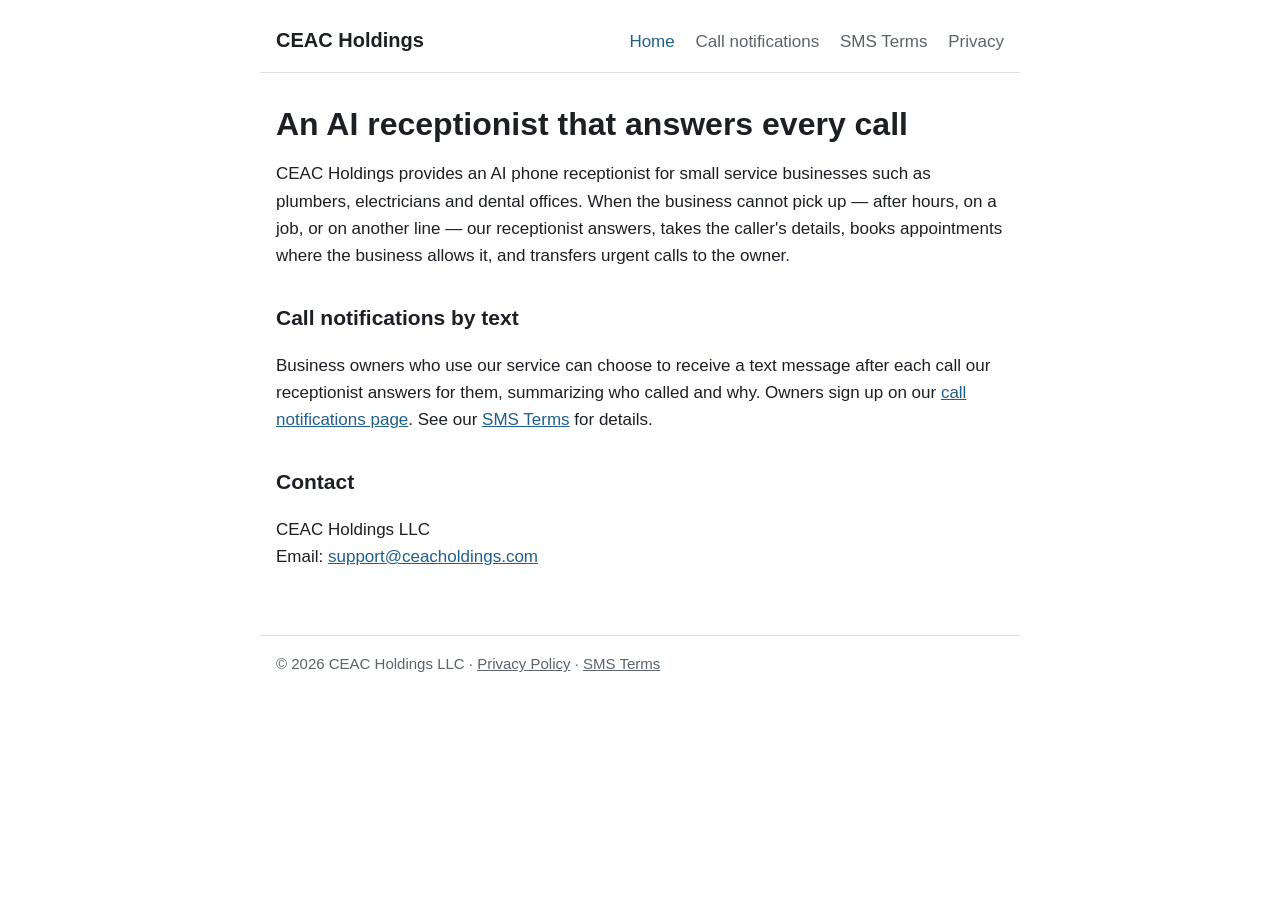
==== index.html @ 9253ec30 "feat: publish the CEAC Holdings site and SMS compliance pages The 10DLC campaign review reads the se" ====
<!doctype html>
<html lang="en">
<head>
  <meta charset="utf-8">
  <meta name="viewport" content="width=device-width, initial-scale=1">
  <title>CEAC Holdings</title>
  <meta name="description" content="CEAC Holdings provides an AI phone receptionist for small service businesses.">
  <link rel="stylesheet" href="style.css">
</head>
<body>
  <header>
    <a class="brand" href="/">CEAC Holdings</a>
    <nav>
      <a href="/" aria-current="page">Home</a>
      <a href="/sms-opt-in.html">Call notifications</a>
      <a href="/sms-terms.html">SMS Terms</a>
      <a href="/privacy.html">Privacy</a>
    </nav>
  </header>

  <main>
    <h1>An AI receptionist that answers every call</h1>
    <p>
      CEAC Holdings provides an AI phone receptionist for small service businesses such as
      plumbers, electricians and dental offices. When the business cannot pick up — after hours,
      on a job, or on another line — our receptionist answers, takes the caller's details, books
      appointments where the business allows it, and transfers urgent calls to the owner.
    </p>

    <h2>Call notifications by text</h2>
    <p>
      Business owners who use our service can choose to receive a text message after each call
      our receptionist answers for them, summarizing who called and why. Owners sign up on our
      <a href="/sms-opt-in.html">call notifications page</a>. See our
      <a href="/sms-terms.html">SMS Terms</a> for details.
    </p>

    <h2>Contact</h2>
    <p>
      CEAC Holdings LLC<br>
      Email: <a href="mailto:support@ceacholdings.com">support@ceacholdings.com</a>
    </p>
  </main>

  <footer>
    &copy; 2026 CEAC Holdings LLC &middot;
    <a href="/privacy.html">Privacy Policy</a> &middot;
    <a href="/sms-terms.html">SMS Terms</a>
  </footer>
</body>
</html>
---- style.css ----
:root {
  --text: #1c1f23;
  --muted: #5b636d;
  --accent: #1f5f8b;
  --border: #dde2e7;
  --background: #ffffff;
  --panel: #f5f7f9;
}

@media (prefers-color-scheme: dark) {
  :root {
    --text: #e6e9ec;
    --muted: #a3acb6;
    --accent: #7db7e0;
    --border: #343a41;
    --background: #15181b;
    --panel: #1d2125;
  }
}

* {
  box-sizing: border-box;
}

body {
  margin: 0;
  background: var(--background);
  color: var(--text);
  font: 17px/1.6 -apple-system, BlinkMacSystemFont, "Segoe UI", Roboto, Helvetica, Arial, sans-serif;
}

header,
main,
footer {
  max-width: 760px;
  margin: 0 auto;
  padding: 0 16px;
}

header {
  display: flex;
  flex-wrap: wrap;
  align-items: baseline;
  justify-content: space-between;
  gap: 8px 24px;
  padding-top: 24px;
  padding-bottom: 16px;
  border-bottom: 1px solid var(--border);
}

header .brand {
  font-weight: 700;
  font-size: 20px;
  color: var(--text);
  text-decoration: none;
}

nav a {
  margin-right: 16px;
  color: var(--muted);
  text-decoration: none;
}

nav a:last-child {
  margin-right: 0;
}

nav a:hover,
nav a[aria-current="page"] {
  color: var(--accent);
}

main {
  padding-top: 32px;
  padding-bottom: 48px;
}

h1 {
  font-size: 32px;
  line-height: 1.2;
  margin: 0 0 16px;
}

h2 {
  font-size: 21px;
  margin: 32px 0 8px;
}

a {
  color: var(--accent);
}

.effective {
  color: var(--muted);
}

.panel {
  background: var(--panel);
  border: 1px solid var(--border);
  border-radius: 8px;
  padding: 16px 20px;
  margin: 24px 0;
}

.button {
  display: inline-block;
  padding: 12px 20px;
  border-radius: 6px;
  background: var(--accent);
  color: var(--background);
  font-weight: 600;
  text-decoration: none;
}

footer {
  padding-top: 16px;
  padding-bottom: 32px;
  border-top: 1px solid var(--border);
  color: var(--muted);
  font-size: 15px;
}

footer a {
  color: var(--muted);
}
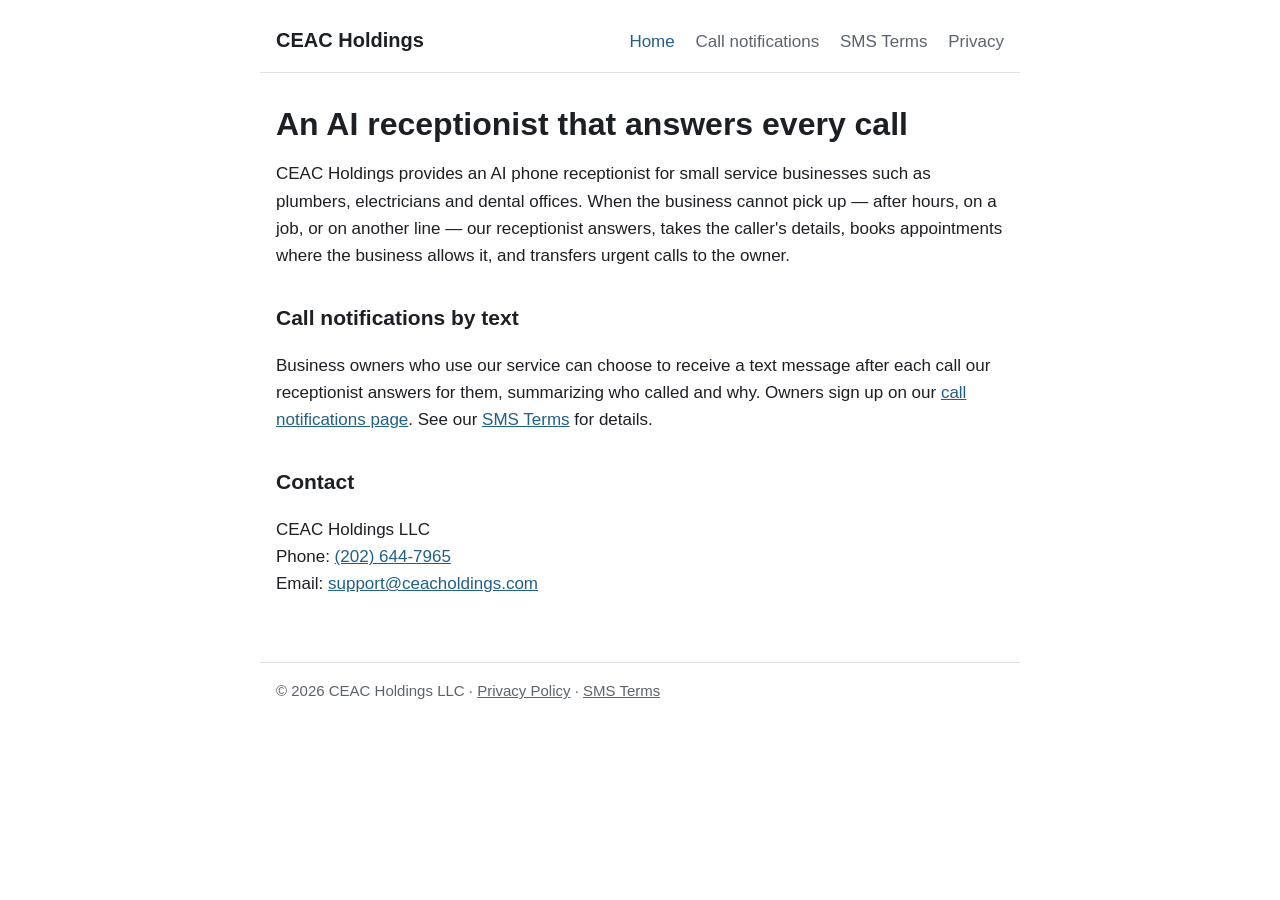
==== commit f8891f88: "feat: list the business phone number on the home and SMS terms pages The 202 number now forwards to " ====
--- a/index.html
+++ b/index.html
@@ -38,6 +38,7 @@
     <h2>Contact</h2>
     <p>
       CEAC Holdings LLC<br>
+      Phone: <a href="tel:+12026447965">(202) 644-7965</a><br>
       Email: <a href="mailto:support@ceacholdings.com">support@ceacholdings.com</a>
     </p>
   </main>
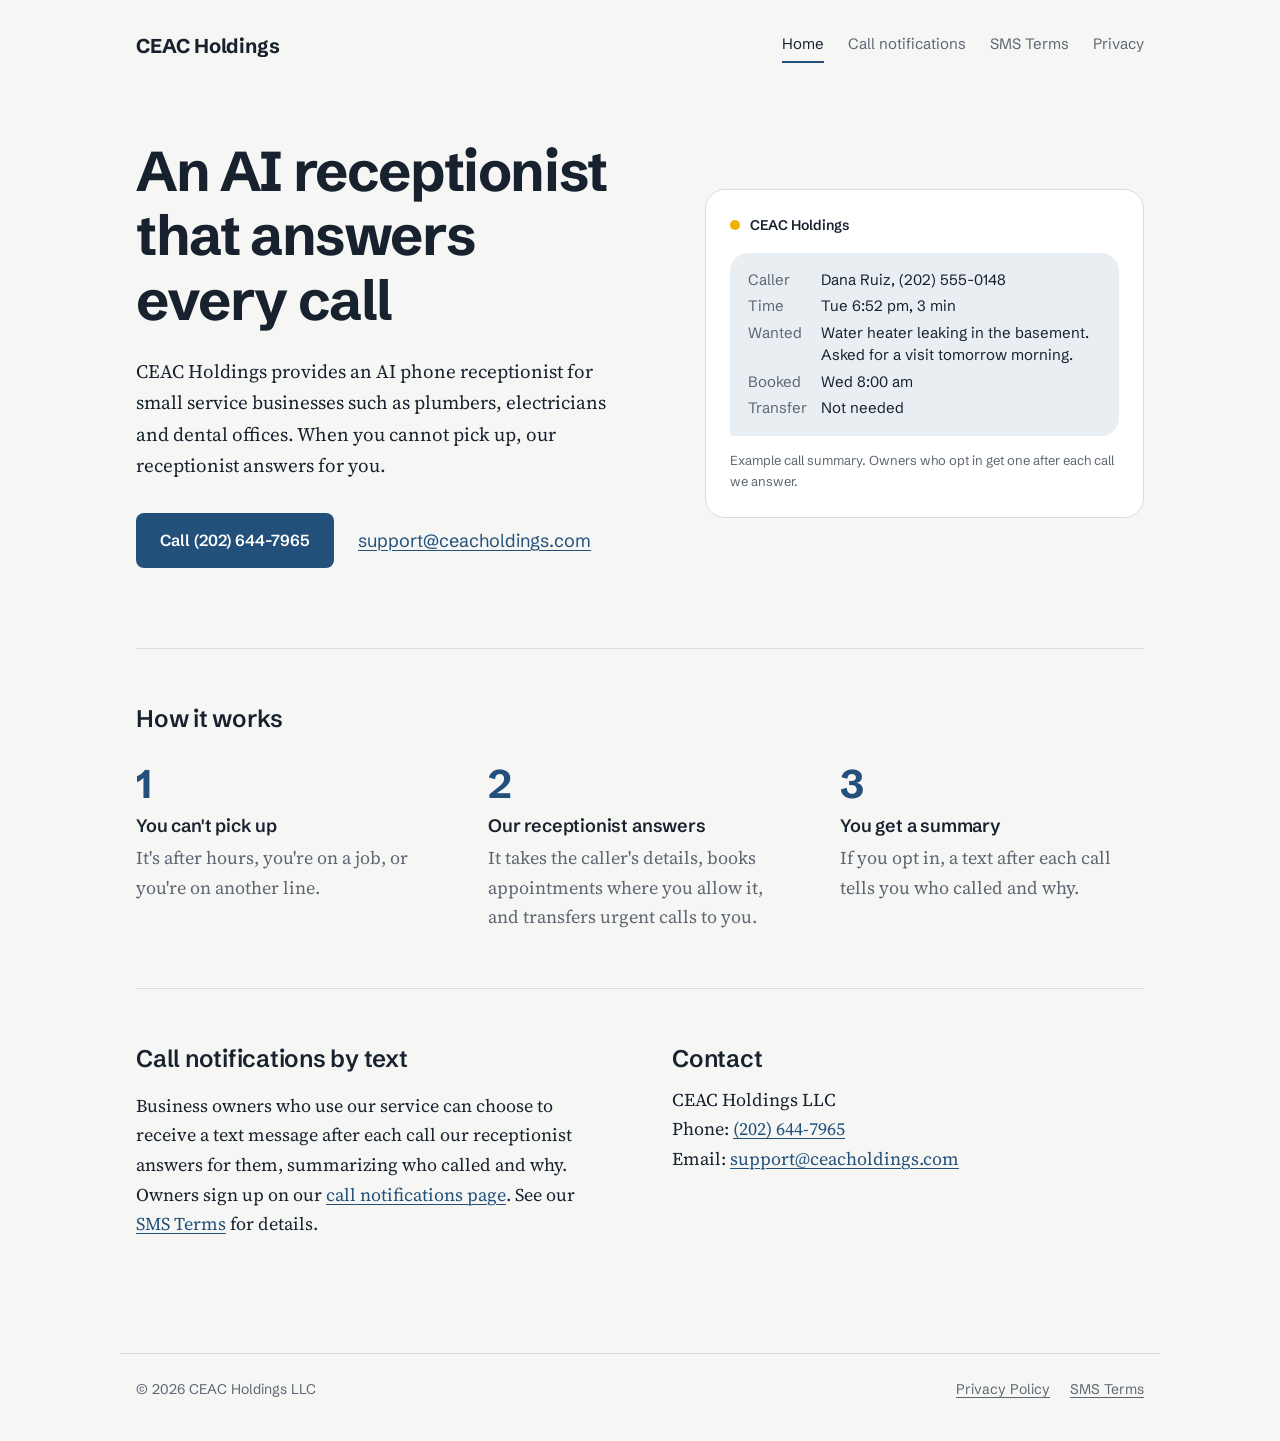
==== commit 736593f7: "feat: redesign the site for a more professional look Give the site a consistent visual identity: Sch" ====
--- a/index.html
+++ b/index.html
@@ -5,12 +5,15 @@
   <meta name="viewport" content="width=device-width, initial-scale=1">
   <title>CEAC Holdings</title>
   <meta name="description" content="CEAC Holdings provides an AI phone receptionist for small service businesses.">
+  <link rel="preconnect" href="https://fonts.googleapis.com">
+  <link rel="preconnect" href="https://fonts.gstatic.com" crossorigin>
+  <link rel="stylesheet" href="https://fonts.googleapis.com/css2?family=Schibsted+Grotesk:wght@400;600;700&family=Source+Serif+4:opsz,wght@8..60,400;8..60,600&display=swap">
   <link rel="stylesheet" href="style.css">
 </head>
 <body>
-  <header>
-    <a class="brand" href="/">CEAC Holdings</a>
-    <nav>
+  <header class="site-header">
+    <a class="wordmark" href="/">CEAC Holdings</a>
+    <nav class="site-nav" aria-label="Main">
       <a href="/" aria-current="page">Home</a>
       <a href="/sms-opt-in.html">Call notifications</a>
       <a href="/sms-terms.html">SMS Terms</a>
@@ -18,35 +21,90 @@
     </nav>
   </header>
 
-  <main>
-    <h1>An AI receptionist that answers every call</h1>
-    <p>
-      CEAC Holdings provides an AI phone receptionist for small service businesses such as
-      plumbers, electricians and dental offices. When the business cannot pick up — after hours,
-      on a job, or on another line — our receptionist answers, takes the caller's details, books
-      appointments where the business allows it, and transfers urgent calls to the owner.
-    </p>
+  <main class="home">
+    <section class="hero">
+      <div>
+        <h1>An AI receptionist that answers every call</h1>
+        <p class="hero-lede">
+          CEAC Holdings provides an AI phone receptionist for small service businesses such as
+          plumbers, electricians and dental offices. When you cannot pick up, our receptionist
+          answers for you.
+        </p>
+        <div class="hero-actions">
+          <a class="button" href="tel:+12026447965">Call (202) 644-7965</a>
+          <a href="mailto:support@ceacholdings.com">support@ceacholdings.com</a>
+        </div>
+      </div>
 
-    <h2>Call notifications by text</h2>
-    <p>
-      Business owners who use our service can choose to receive a text message after each call
-      our receptionist answers for them, summarizing who called and why. Owners sign up on our
-      <a href="/sms-opt-in.html">call notifications page</a>. See our
-      <a href="/sms-terms.html">SMS Terms</a> for details.
-    </p>
+      <figure class="notification">
+        <p class="notification-sender">CEAC Holdings</p>
+        <div class="notification-message">
+          <dl>
+            <dt>Caller</dt>
+            <dd>Dana Ruiz, (202) 555-0148</dd>
+            <dt>Time</dt>
+            <dd>Tue 6:52 pm, 3 min</dd>
+            <dt>Wanted</dt>
+            <dd>Water heater leaking in the basement. Asked for a visit tomorrow morning.</dd>
+            <dt>Booked</dt>
+            <dd>Wed 8:00 am</dd>
+            <dt>Transfer</dt>
+            <dd>Not needed</dd>
+          </dl>
+        </div>
+        <figcaption>Example call summary. Owners who opt in get one after each call we answer.</figcaption>
+      </figure>
+    </section>
 
-    <h2>Contact</h2>
-    <p>
-      CEAC Holdings LLC<br>
-      Phone: <a href="tel:+12026447965">(202) 644-7965</a><br>
-      Email: <a href="mailto:support@ceacholdings.com">support@ceacholdings.com</a>
-    </p>
+    <section class="steps" aria-labelledby="steps-heading">
+      <h2 id="steps-heading">How it works</h2>
+      <ol>
+        <li>
+          <h3>You can't pick up</h3>
+          <p>It's after hours, you're on a job, or you're on another line.</p>
+        </li>
+        <li>
+          <h3>Our receptionist answers</h3>
+          <p>
+            It takes the caller's details, books appointments where you allow it, and transfers
+            urgent calls to you.
+          </p>
+        </li>
+        <li>
+          <h3>You get a summary</h3>
+          <p>If you opt in, a text after each call tells you who called and why.</p>
+        </li>
+      </ol>
+    </section>
+
+    <div class="home-details">
+      <section>
+        <h2>Call notifications by text</h2>
+        <p>
+          Business owners who use our service can choose to receive a text message after each call
+          our receptionist answers for them, summarizing who called and why. Owners sign up on our
+          <a href="/sms-opt-in.html">call notifications page</a>. See our
+          <a href="/sms-terms.html">SMS Terms</a> for details.
+        </p>
+      </section>
+
+      <section>
+        <h2>Contact</h2>
+        <address class="contact-block">
+          CEAC Holdings LLC<br>
+          Phone: <a href="tel:+12026447965">(202) 644-7965</a><br>
+          Email: <a href="mailto:support@ceacholdings.com">support@ceacholdings.com</a>
+        </address>
+      </section>
+    </div>
   </main>
 
-  <footer>
-    &copy; 2026 CEAC Holdings LLC &middot;
-    <a href="/privacy.html">Privacy Policy</a> &middot;
-    <a href="/sms-terms.html">SMS Terms</a>
+  <footer class="site-footer">
+    <span>&copy; 2026 CEAC Holdings LLC</span>
+    <nav aria-label="Legal">
+      <a href="/privacy.html">Privacy Policy</a>
+      <a href="/sms-terms.html">SMS Terms</a>
+    </nav>
   </footer>
 </body>
 </html>
--- a/style.css
+++ b/style.css
@@ -1,20 +1,32 @@
 :root {
-  --text: #1c1f23;
-  --muted: #5b636d;
-  --accent: #1f5f8b;
-  --border: #dde2e7;
-  --background: #ffffff;
-  --panel: #f5f7f9;
+  --paper: #f6f7f5;
+  --surface: #ffffff;
+  --ink: #18212e;
+  --muted: #5d6672;
+  --rule: #d8dce1;
+  --brand: #23507a;
+  --brand-ink: #ffffff;
+  --signal: #f0b000;
+  --bubble: #e9eef3;
+
+  --font-heading: "Schibsted Grotesk", "Helvetica Neue", Arial, sans-serif;
+  --font-body: "Source Serif 4", Georgia, "Times New Roman", serif;
+
+  --measure: 68ch;
+  --page-width: 1040px;
+  --gutter: 16px;
 }
 
 @media (prefers-color-scheme: dark) {
   :root {
-    --text: #e6e9ec;
-    --muted: #a3acb6;
-    --accent: #7db7e0;
-    --border: #343a41;
-    --background: #15181b;
-    --panel: #1d2125;
+    --paper: #121820;
+    --surface: #1a222c;
+    --ink: #e8ebee;
+    --muted: #a2abb5;
+    --rule: #2f3944;
+    --brand: #8cb8e0;
+    --brand-ink: #121820;
+    --bubble: #26313d;
   }
 }
 
@@ -24,102 +36,388 @@
 
 body {
   margin: 0;
-  background: var(--background);
-  color: var(--text);
-  font: 17px/1.6 -apple-system, BlinkMacSystemFont, "Segoe UI", Roboto, Helvetica, Arial, sans-serif;
-}
-
-header,
-main,
-footer {
-  max-width: 760px;
+  background: var(--paper);
+  color: var(--ink);
+  font-family: var(--font-body);
+  font-size: 1.125rem;
+  line-height: 1.65;
+  -webkit-text-size-adjust: 100%;
+}
+
+a {
+  color: var(--brand);
+  text-underline-offset: 0.18em;
+  text-decoration-thickness: 1px;
+}
+
+a:hover {
+  text-decoration-thickness: 2px;
+}
+
+:focus-visible {
+  outline: 3px solid var(--signal);
+  outline-offset: 2px;
+  border-radius: 2px;
+}
+
+h1,
+h2,
+h3 {
+  font-family: var(--font-heading);
+  line-height: 1.15;
+  letter-spacing: -0.01em;
+  text-wrap: balance;
+}
+
+h1 {
+  font-size: clamp(2.25rem, 5vw, 3.5rem);
+  font-weight: 700;
+  letter-spacing: -0.025em;
+  margin: 0 0 24px;
+}
+
+h2 {
+  font-size: 1.5rem;
+  font-weight: 600;
+  margin: 48px 0 12px;
+}
+
+h3 {
+  font-size: 1.125rem;
+  font-weight: 600;
+  margin: 0 0 6px;
+}
+
+ul {
+  padding-left: 1.25em;
+}
+
+li + li {
+  margin-top: 6px;
+}
+
+/* Site chrome */
+
+.site-header,
+.site-footer {
+  max-width: var(--page-width);
   margin: 0 auto;
-  padding: 0 16px;
-}
-
-header {
+  padding-left: var(--gutter);
+  padding-right: var(--gutter);
+}
+
+.site-header {
   display: flex;
   flex-wrap: wrap;
-  align-items: baseline;
+  align-items: center;
+  justify-content: space-between;
+  gap: 12px 32px;
+  padding-top: 28px;
+  padding-bottom: 28px;
+  font-family: var(--font-heading);
+}
+
+.wordmark {
+  font-size: 1.25rem;
+  font-weight: 700;
+  letter-spacing: -0.01em;
+  color: var(--ink);
+  text-decoration: none;
+}
+
+.site-nav {
+  display: flex;
+  flex-wrap: wrap;
+  gap: 4px 24px;
+  font-size: 0.9375rem;
+}
+
+.site-nav a {
+  color: var(--muted);
+  text-decoration: none;
+  padding: 4px 0;
+  border-bottom: 2px solid transparent;
+}
+
+.site-nav a:hover {
+  color: var(--ink);
+}
+
+.site-nav a[aria-current="page"] {
+  color: var(--ink);
+  border-bottom-color: var(--brand);
+}
+
+.site-footer {
+  display: flex;
+  flex-wrap: wrap;
   justify-content: space-between;
   gap: 8px 24px;
+  margin-top: 96px;
   padding-top: 24px;
-  padding-bottom: 16px;
-  border-bottom: 1px solid var(--border);
-}
-
-header .brand {
+  padding-bottom: 40px;
+  border-top: 1px solid var(--rule);
+  font-family: var(--font-heading);
+  font-size: 0.875rem;
+  color: var(--muted);
+}
+
+.site-footer nav {
+  display: flex;
+  gap: 20px;
+}
+
+.site-footer a {
+  color: var(--muted);
+}
+
+/* Home */
+
+.home {
+  max-width: var(--page-width);
+  margin: 0 auto;
+  padding: 0 var(--gutter);
+}
+
+.hero {
+  display: grid;
+  grid-template-columns: minmax(0, 1.15fr) minmax(0, 1fr);
+  gap: 48px 64px;
+  align-items: center;
+  padding: 48px 0 80px;
+}
+
+.hero-lede {
+  max-width: 34em;
+  margin: 0 0 32px;
+  font-size: 1.1875rem;
+}
+
+.hero-actions {
+  display: flex;
+  flex-wrap: wrap;
+  align-items: center;
+  gap: 12px 24px;
+  font-family: var(--font-heading);
+}
+
+.hero-phone {
+  color: var(--ink);
+  font-weight: 600;
+  font-variant-numeric: tabular-nums;
+}
+
+.notification {
+  margin: 0;
+  padding: 24px;
+  background: var(--surface);
+  border: 1px solid var(--rule);
+  border-radius: 20px;
+  font-family: var(--font-heading);
+}
+
+.notification-sender {
+  display: flex;
+  align-items: center;
+  gap: 10px;
+  margin: 0 0 16px;
+  font-size: 0.875rem;
+  font-weight: 600;
+}
+
+.notification-sender::before {
+  content: "";
+  width: 10px;
+  height: 10px;
+  border-radius: 50%;
+  background: var(--signal);
+}
+
+.notification-message {
+  margin: 0;
+  padding: 16px 18px;
+  background: var(--bubble);
+  border-radius: 18px 18px 18px 4px;
+  font-size: 0.9375rem;
+  line-height: 1.5;
+}
+
+.notification-message dl {
+  display: grid;
+  grid-template-columns: max-content 1fr;
+  gap: 4px 14px;
+  margin: 0;
+}
+
+.notification-message dt {
+  color: var(--muted);
+}
+
+.notification-message dd {
+  margin: 0;
+}
+
+.notification figcaption {
+  margin-top: 14px;
+  font-size: 0.8125rem;
+  color: var(--muted);
+}
+
+.steps {
+  padding: 56px 0;
+  border-top: 1px solid var(--rule);
+  border-bottom: 1px solid var(--rule);
+}
+
+.steps h2 {
+  margin-top: 0;
+  margin-bottom: 32px;
+}
+
+.steps ol {
+  display: grid;
+  grid-template-columns: repeat(3, minmax(0, 1fr));
+  gap: 32px 48px;
+  margin: 0;
+  padding: 0;
+  list-style: none;
+  counter-reset: step;
+}
+
+.steps li {
+  margin: 0;
+  counter-increment: step;
+}
+
+.steps li::before {
+  content: counter(step);
+  display: block;
+  margin-bottom: 12px;
+  font-family: var(--font-heading);
+  font-size: 2.5rem;
   font-weight: 700;
-  font-size: 20px;
-  color: var(--text);
-  text-decoration: none;
-}
-
-nav a {
-  margin-right: 16px;
-  color: var(--muted);
-  text-decoration: none;
-}
-
-nav a:last-child {
-  margin-right: 0;
-}
-
-nav a:hover,
-nav a[aria-current="page"] {
-  color: var(--accent);
-}
-
-main {
-  padding-top: 32px;
-  padding-bottom: 48px;
-}
-
-h1 {
-  font-size: 32px;
-  line-height: 1.2;
-  margin: 0 0 16px;
-}
-
-h2 {
-  font-size: 21px;
-  margin: 32px 0 8px;
-}
-
-a {
-  color: var(--accent);
+  line-height: 1;
+  color: var(--brand);
+}
+
+.steps p {
+  margin: 0;
+  color: var(--muted);
+}
+
+.home-details {
+  display: grid;
+  grid-template-columns: repeat(2, minmax(0, 1fr));
+  gap: 0 64px;
+  padding-top: 8px;
+}
+
+.home-details p {
+  max-width: var(--measure);
+}
+
+/* Document pages: opt-in, terms, privacy */
+
+.document {
+  max-width: calc(var(--measure) + 2 * var(--gutter));
+  margin: 0 auto;
+  padding: 32px var(--gutter) 0;
+}
+
+.document > h1 {
+  margin-bottom: 8px;
 }
 
 .effective {
-  color: var(--muted);
-}
-
-.panel {
-  background: var(--panel);
-  border: 1px solid var(--border);
-  border-radius: 8px;
-  padding: 16px 20px;
-  margin: 24px 0;
+  margin: 0 0 40px;
+  font-family: var(--font-heading);
+  font-size: 0.9375rem;
+  color: var(--muted);
+}
+
+.document > h1 + p:not(.effective) {
+  margin-top: 24px;
 }
 
 .button {
   display: inline-block;
-  padding: 12px 20px;
-  border-radius: 6px;
-  background: var(--accent);
-  color: var(--background);
+  padding: 14px 24px;
+  border-radius: 8px;
+  background: var(--brand);
+  color: var(--brand-ink);
+  font-family: var(--font-heading);
+  font-size: 1rem;
   font-weight: 600;
   text-decoration: none;
 }
 
-footer {
-  padding-top: 16px;
-  padding-bottom: 32px;
-  border-top: 1px solid var(--border);
-  color: var(--muted);
-  font-size: 15px;
-}
-
-footer a {
-  color: var(--muted);
-}
+.button:hover {
+  filter: brightness(1.12);
+}
+
+.consent-preview {
+  margin: 32px 0;
+  padding: 24px;
+  background: var(--surface);
+  border: 1px solid var(--rule);
+  border-radius: 12px;
+}
+
+.consent-preview-title {
+  margin: 0 0 16px;
+  font-family: var(--font-heading);
+  font-size: 0.9375rem;
+  font-weight: 600;
+  color: var(--muted);
+}
+
+.consent-preview-statement {
+  position: relative;
+  margin: 0;
+  padding-left: 34px;
+}
+
+.consent-preview-statement::before {
+  content: "";
+  position: absolute;
+  top: 0.3em;
+  left: 0;
+  width: 20px;
+  height: 20px;
+  border: 2px solid var(--muted);
+  border-radius: 4px;
+  background: var(--paper);
+}
+
+.contact-block {
+  font-style: normal;
+}
+
+@media (max-width: 760px) {
+  body {
+    font-size: 1.0625rem;
+  }
+
+  .site-header {
+    padding-top: 20px;
+    padding-bottom: 20px;
+  }
+
+  .hero {
+    grid-template-columns: 1fr;
+    padding: 24px 0 56px;
+  }
+
+  .steps ol,
+  .home-details {
+    grid-template-columns: 1fr;
+  }
+
+  .notification {
+    padding: 18px;
+  }
+
+  .site-footer {
+    margin-top: 64px;
+  }
+}
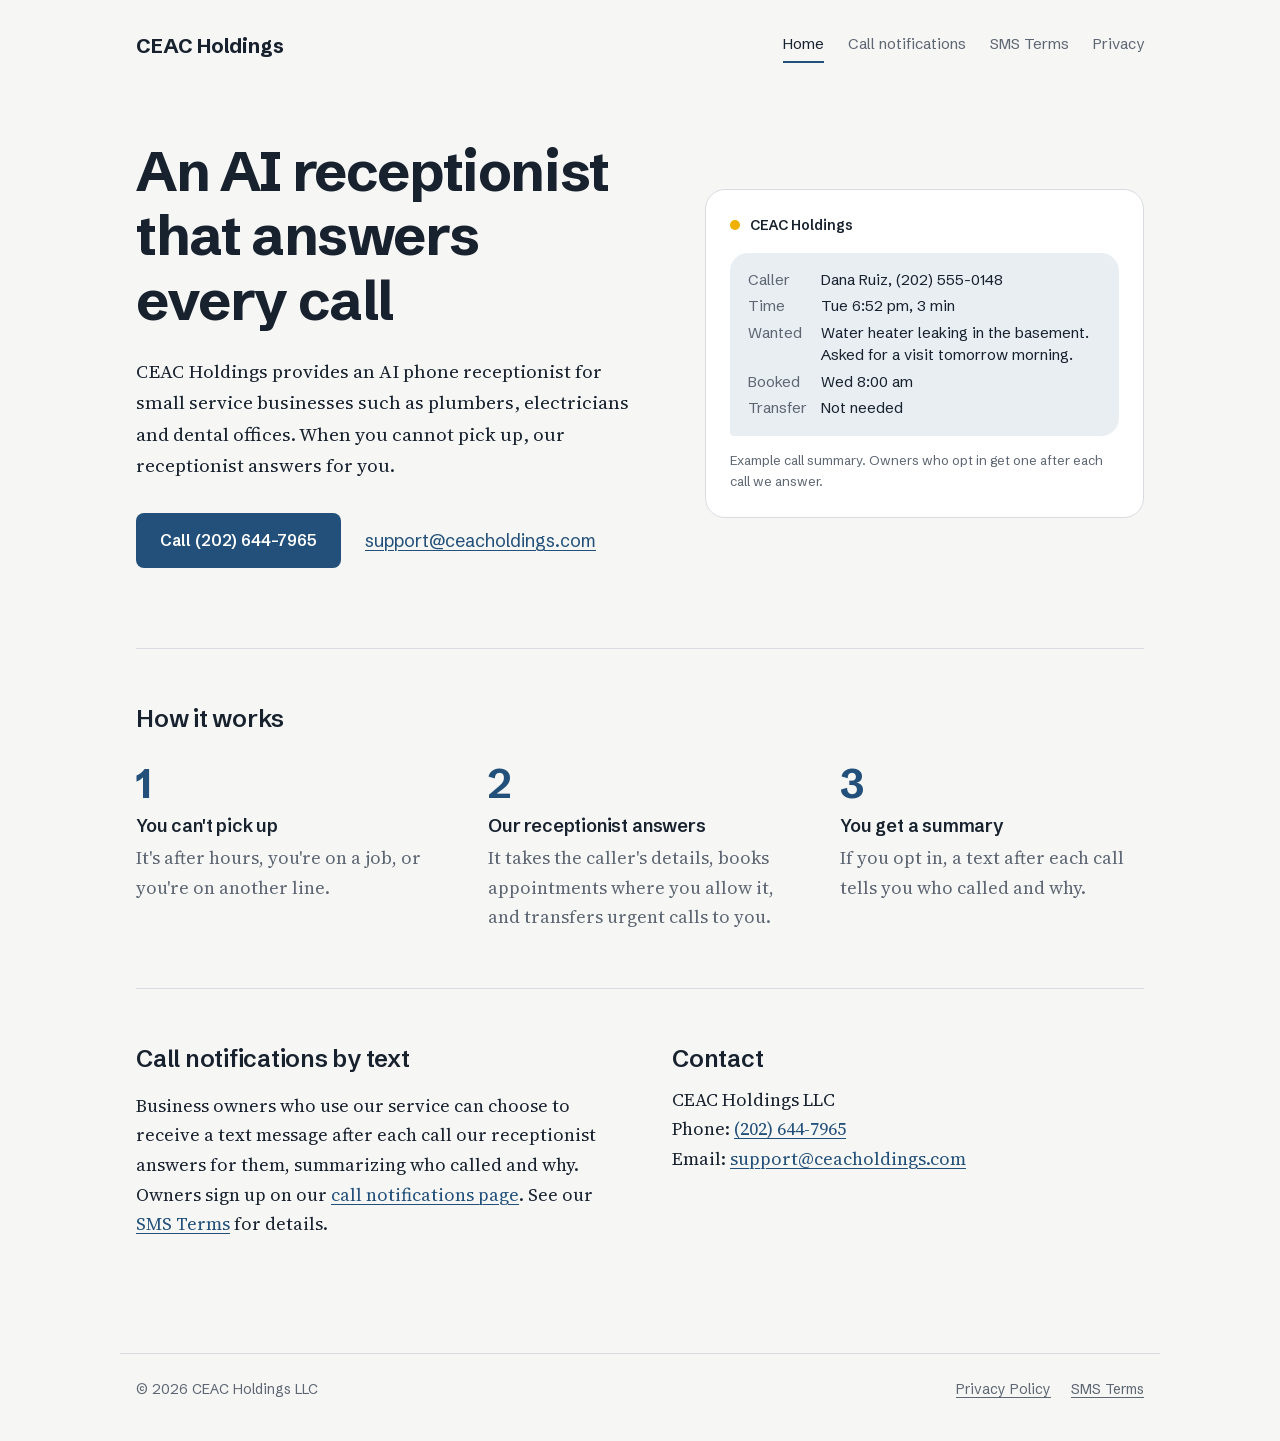
==== commit ca8385fc: "feat: self-host the site fonts instead of loading them from Google Loading fonts from Google Fonts s" ====
--- a/index.html
+++ b/index.html
@@ -5,9 +5,8 @@
   <meta name="viewport" content="width=device-width, initial-scale=1">
   <title>CEAC Holdings</title>
   <meta name="description" content="CEAC Holdings provides an AI phone receptionist for small service businesses.">
-  <link rel="preconnect" href="https://fonts.googleapis.com">
-  <link rel="preconnect" href="https://fonts.gstatic.com" crossorigin>
-  <link rel="stylesheet" href="https://fonts.googleapis.com/css2?family=Schibsted+Grotesk:wght@400;600;700&family=Source+Serif+4:opsz,wght@8..60,400;8..60,600&display=swap">
+  <link rel="preload" href="fonts/schibsted-grotesk-latin.woff2" as="font" type="font/woff2" crossorigin>
+  <link rel="preload" href="fonts/source-serif-4-latin.woff2" as="font" type="font/woff2" crossorigin>
   <link rel="stylesheet" href="style.css">
 </head>
 <body>
--- a/style.css
+++ b/style.css
@@ -1,3 +1,18 @@
+/* Self-hosted so visitors' browsers never contact a third-party font service. */
+@font-face {
+  font-family: "Schibsted Grotesk";
+  src: url("fonts/schibsted-grotesk-latin.woff2") format("woff2");
+  font-weight: 400 700;
+  font-display: swap;
+}
+
+@font-face {
+  font-family: "Source Serif 4";
+  src: url("fonts/source-serif-4-latin.woff2") format("woff2");
+  font-weight: 400 600;
+  font-display: swap;
+}
+
 :root {
   --paper: #f6f7f5;
   --surface: #ffffff;
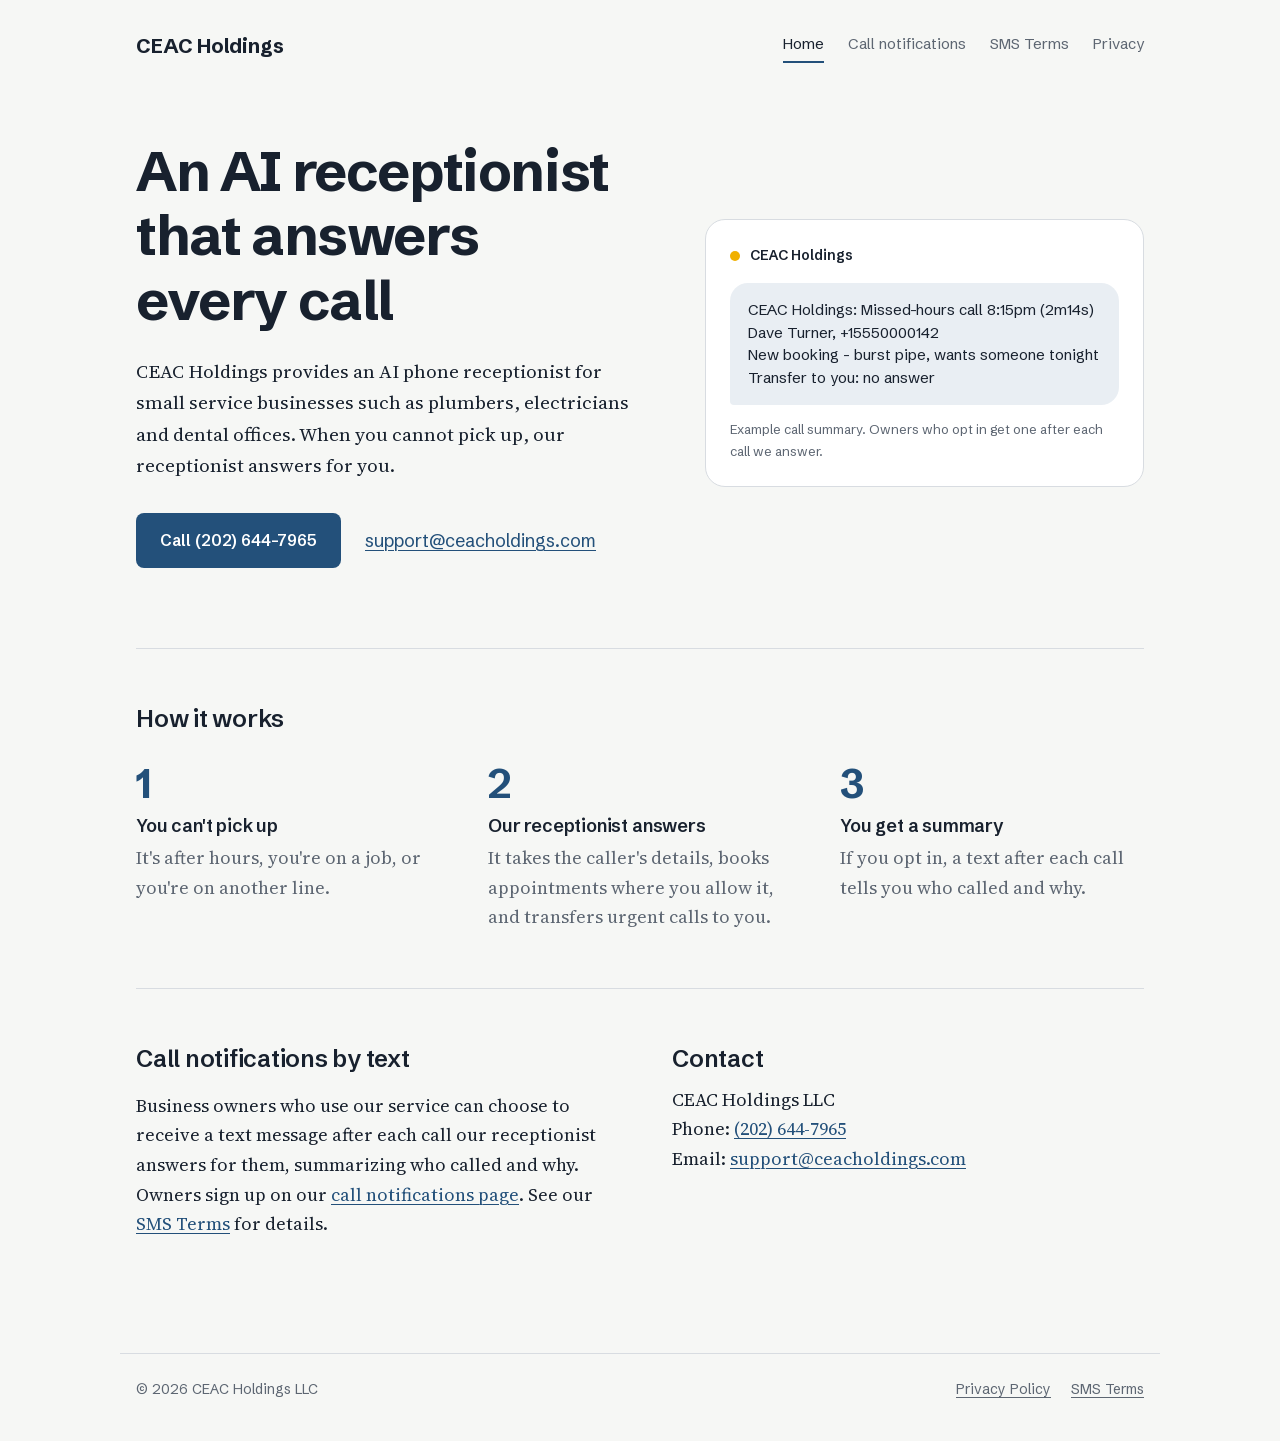
==== commit 38fabc6a: "fix: show the real call summary format in the home page example The hero example used labelled field" ====
--- a/index.html
+++ b/index.html
@@ -5,6 +5,19 @@
   <meta name="viewport" content="width=device-width, initial-scale=1">
   <title>CEAC Holdings</title>
   <meta name="description" content="CEAC Holdings provides an AI phone receptionist for small service businesses.">
+  <link rel="icon" href="/favicon.svg" type="image/svg+xml">
+  <link rel="icon" href="/favicon-32.png" type="image/png" sizes="32x32">
+  <link rel="apple-touch-icon" href="/apple-touch-icon.png">
+  <meta property="og:type" content="website">
+  <meta property="og:site_name" content="CEAC Holdings">
+  <meta property="og:title" content="CEAC Holdings">
+  <meta property="og:description" content="CEAC Holdings provides an AI phone receptionist for small service businesses.">
+  <meta property="og:url" content="https://ceacholdings.com/">
+  <meta property="og:image" content="https://ceacholdings.com/og-image.png">
+  <meta property="og:image:width" content="1200">
+  <meta property="og:image:height" content="630">
+  <meta property="og:image:alt" content="CEAC Holdings: an AI receptionist that answers every call, with an example call summary text.">
+  <meta name="twitter:card" content="summary_large_image">
   <link rel="preload" href="fonts/schibsted-grotesk-latin.woff2" as="font" type="font/woff2" crossorigin>
   <link rel="preload" href="fonts/source-serif-4-latin.woff2" as="font" type="font/woff2" crossorigin>
   <link rel="stylesheet" href="style.css">
@@ -37,20 +50,7 @@
 
       <figure class="notification">
         <p class="notification-sender">CEAC Holdings</p>
-        <div class="notification-message">
-          <dl>
-            <dt>Caller</dt>
-            <dd>Dana Ruiz, (202) 555-0148</dd>
-            <dt>Time</dt>
-            <dd>Tue 6:52 pm, 3 min</dd>
-            <dt>Wanted</dt>
-            <dd>Water heater leaking in the basement. Asked for a visit tomorrow morning.</dd>
-            <dt>Booked</dt>
-            <dd>Wed 8:00 am</dd>
-            <dt>Transfer</dt>
-            <dd>Not needed</dd>
-          </dl>
-        </div>
+        <p class="notification-message">CEAC Holdings: Missed-hours call 8:15pm (2m14s)<br>Dave Turner, +15550000142<br>New booking - burst pipe, wants someone tonight<br>Transfer to you: no answer</p>
         <figcaption>Example call summary. Owners who opt in get one after each call we answer.</figcaption>
       </figure>
     </section>
--- a/style.css
+++ b/style.css
@@ -257,21 +257,6 @@
   line-height: 1.5;
 }
 
-.notification-message dl {
-  display: grid;
-  grid-template-columns: max-content 1fr;
-  gap: 4px 14px;
-  margin: 0;
-}
-
-.notification-message dt {
-  color: var(--muted);
-}
-
-.notification-message dd {
-  margin: 0;
-}
-
 .notification figcaption {
   margin-top: 14px;
   font-size: 0.8125rem;
@@ -404,6 +389,54 @@
   background: var(--paper);
 }
 
+.signup-form {
+  display: block;
+  width: 100%;
+  height: 1150px;
+  margin: 32px 0 8px;
+  border: 1px solid var(--rule);
+  border-radius: 12px;
+  background: #ffffff;
+}
+
+.signup-form-fallback {
+  margin-top: 0;
+  font-family: var(--font-heading);
+  font-size: 0.9375rem;
+  color: var(--muted);
+}
+
+.sample-messages {
+  margin: 24px 0 0;
+}
+
+.sample-messages dt {
+  margin: 24px 0 8px;
+  font-family: var(--font-heading);
+  font-size: 0.9375rem;
+  font-weight: 600;
+  color: var(--muted);
+}
+
+.sample-messages dt:first-child {
+  margin-top: 0;
+}
+
+.sample-messages dd {
+  margin: 0;
+}
+
+.message-bubble {
+  max-width: 30em;
+  margin: 0;
+  padding: 14px 18px;
+  background: var(--bubble);
+  border-radius: 18px 18px 18px 4px;
+  font-family: var(--font-heading);
+  font-size: 0.9375rem;
+  line-height: 1.5;
+}
+
 .contact-block {
   font-style: normal;
 }
@@ -432,6 +465,10 @@
     padding: 18px;
   }
 
+  .signup-form {
+    height: 1420px;
+  }
+
   .site-footer {
     margin-top: 64px;
   }
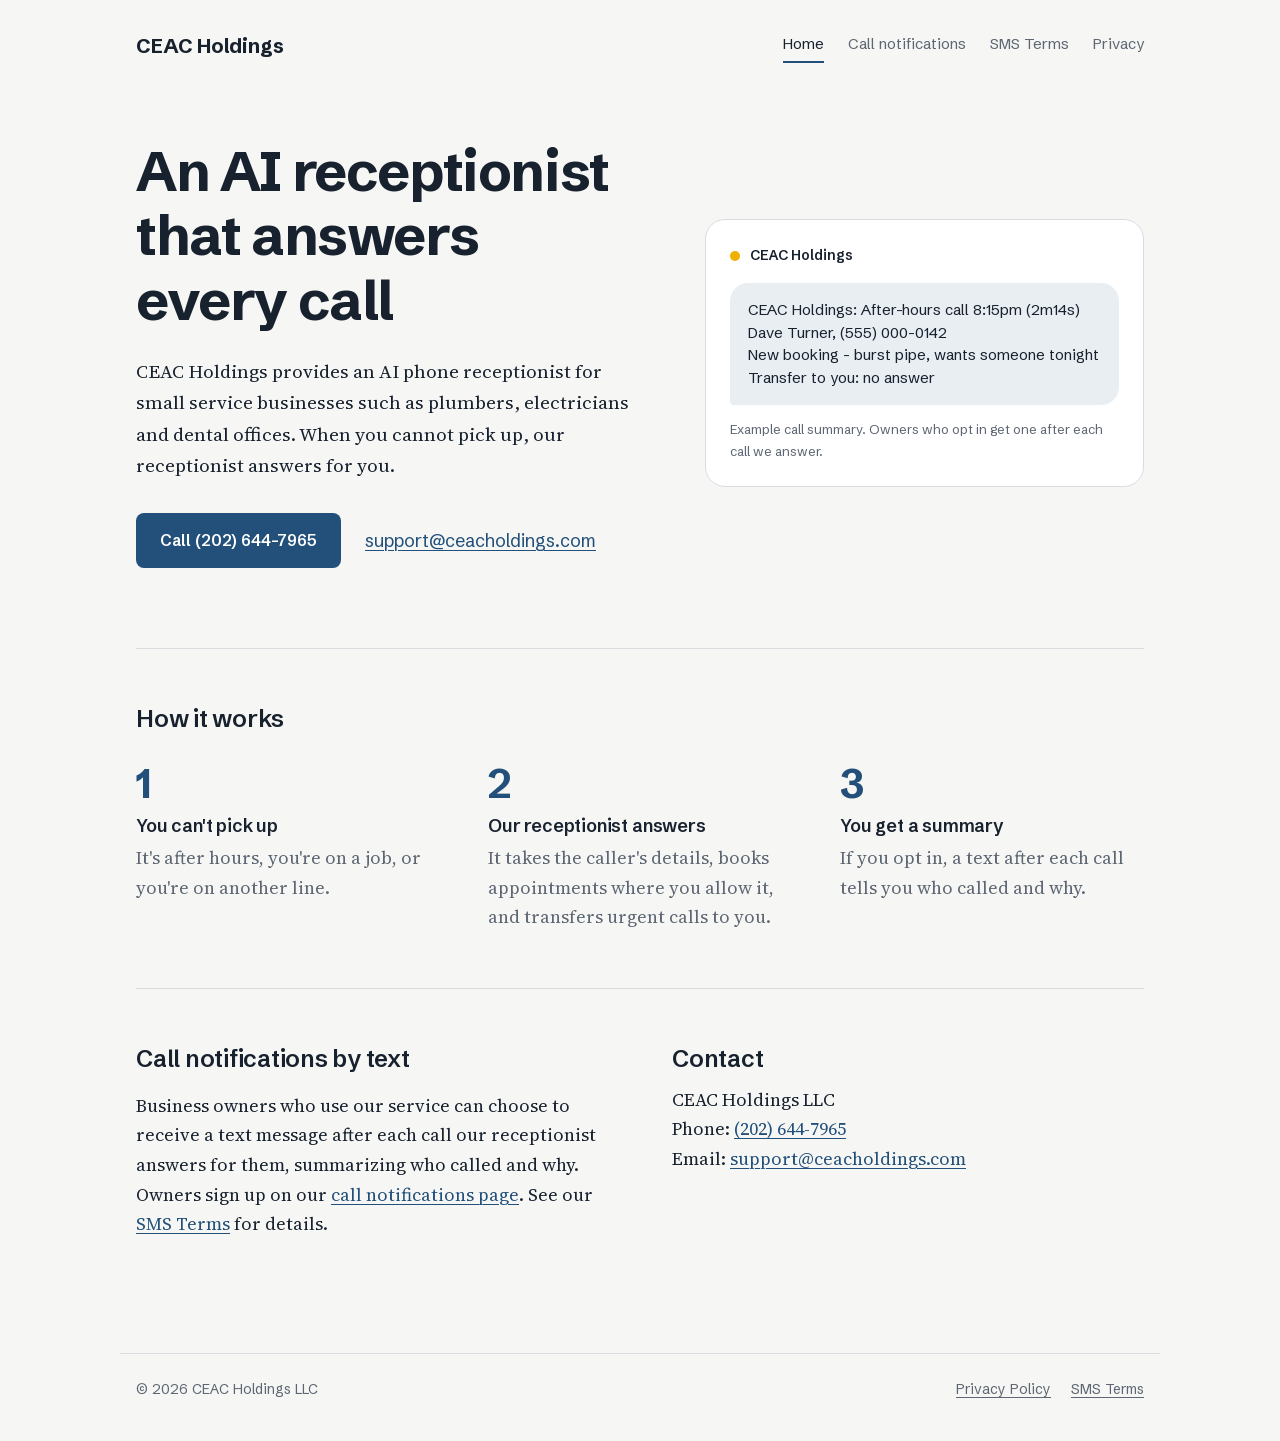
==== commit 63d46509: "fix: match the sample texts to the reworded owner messages The receptionist now labels after-hours c" ====
--- a/index.html
+++ b/index.html
@@ -50,7 +50,7 @@
 
       <figure class="notification">
         <p class="notification-sender">CEAC Holdings</p>
-        <p class="notification-message">CEAC Holdings: Missed-hours call 8:15pm (2m14s)<br>Dave Turner, +15550000142<br>New booking - burst pipe, wants someone tonight<br>Transfer to you: no answer</p>
+        <p class="notification-message">CEAC Holdings: After-hours call 8:15pm (2m14s)<br>Dave Turner, (555) 000-0142<br>New booking - burst pipe, wants someone tonight<br>Transfer to you: no answer</p>
         <figcaption>Example call summary. Owners who opt in get one after each call we answer.</figcaption>
       </figure>
     </section>
